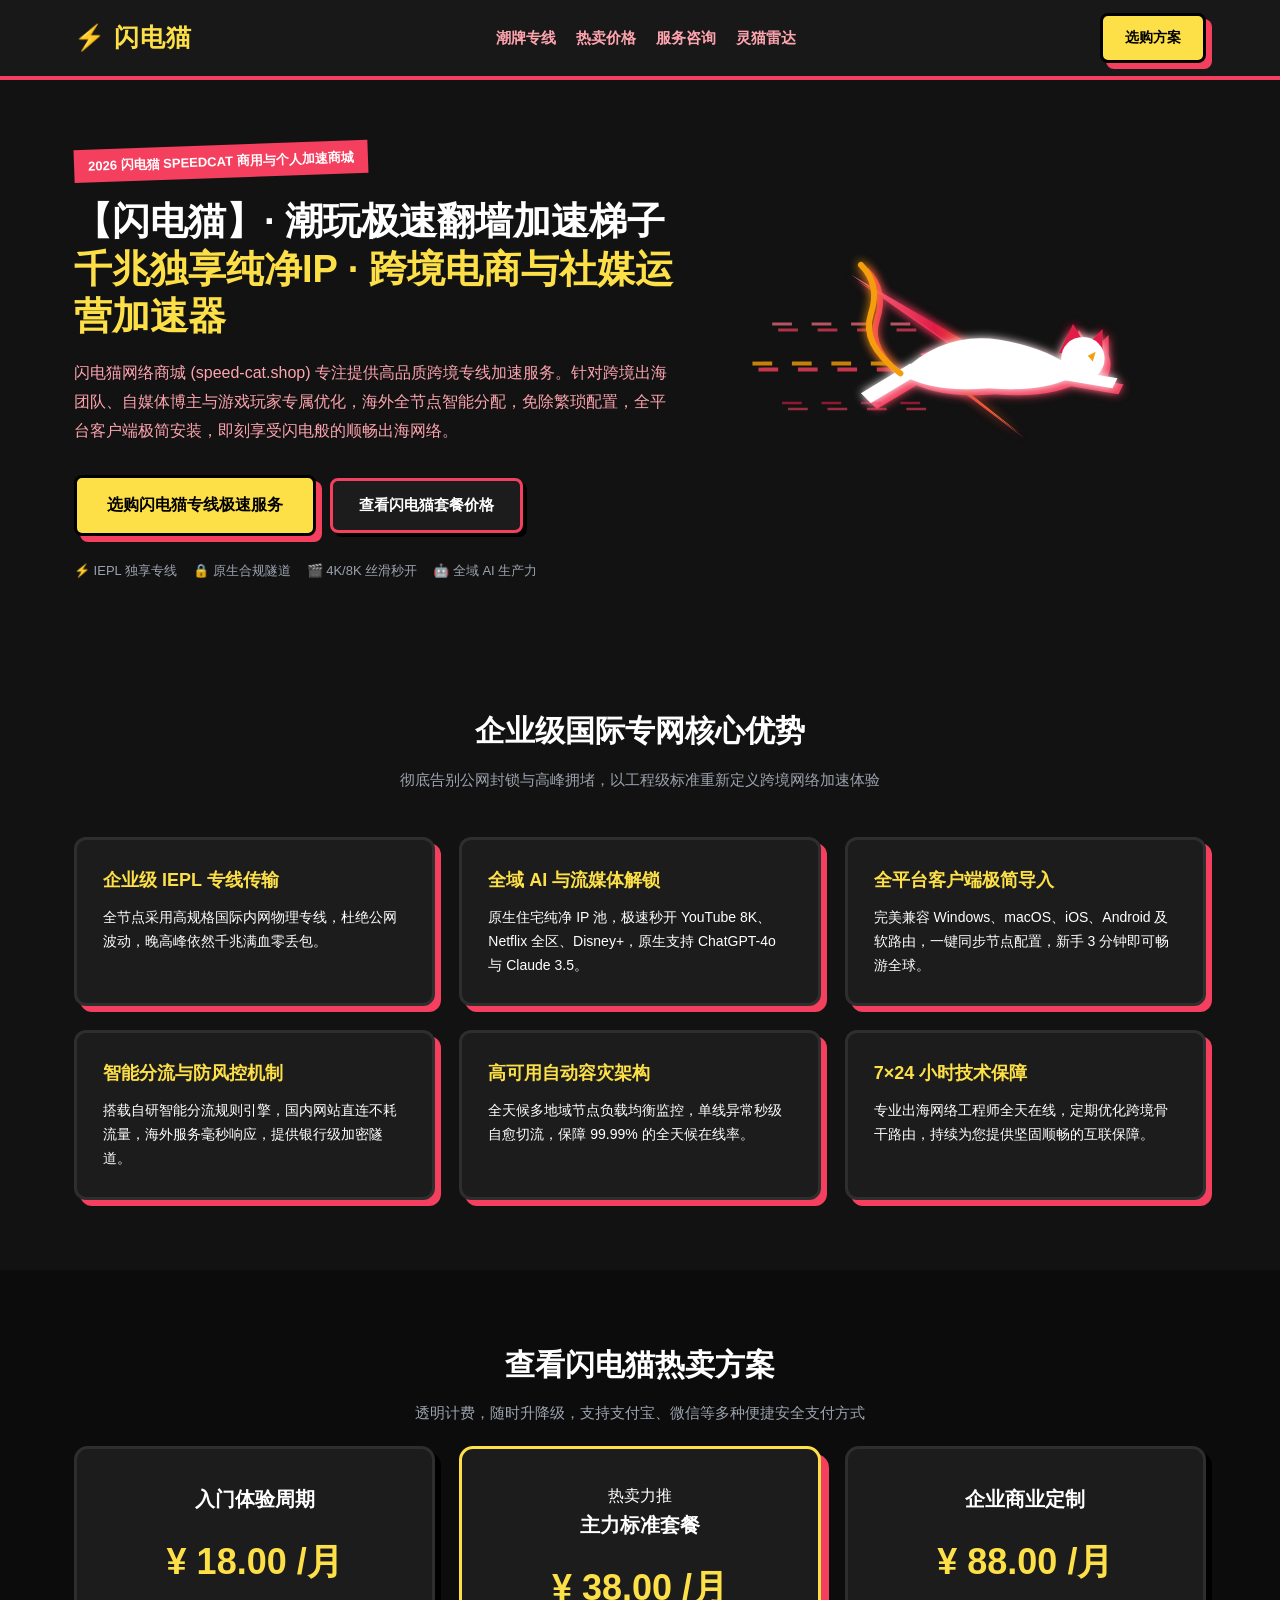
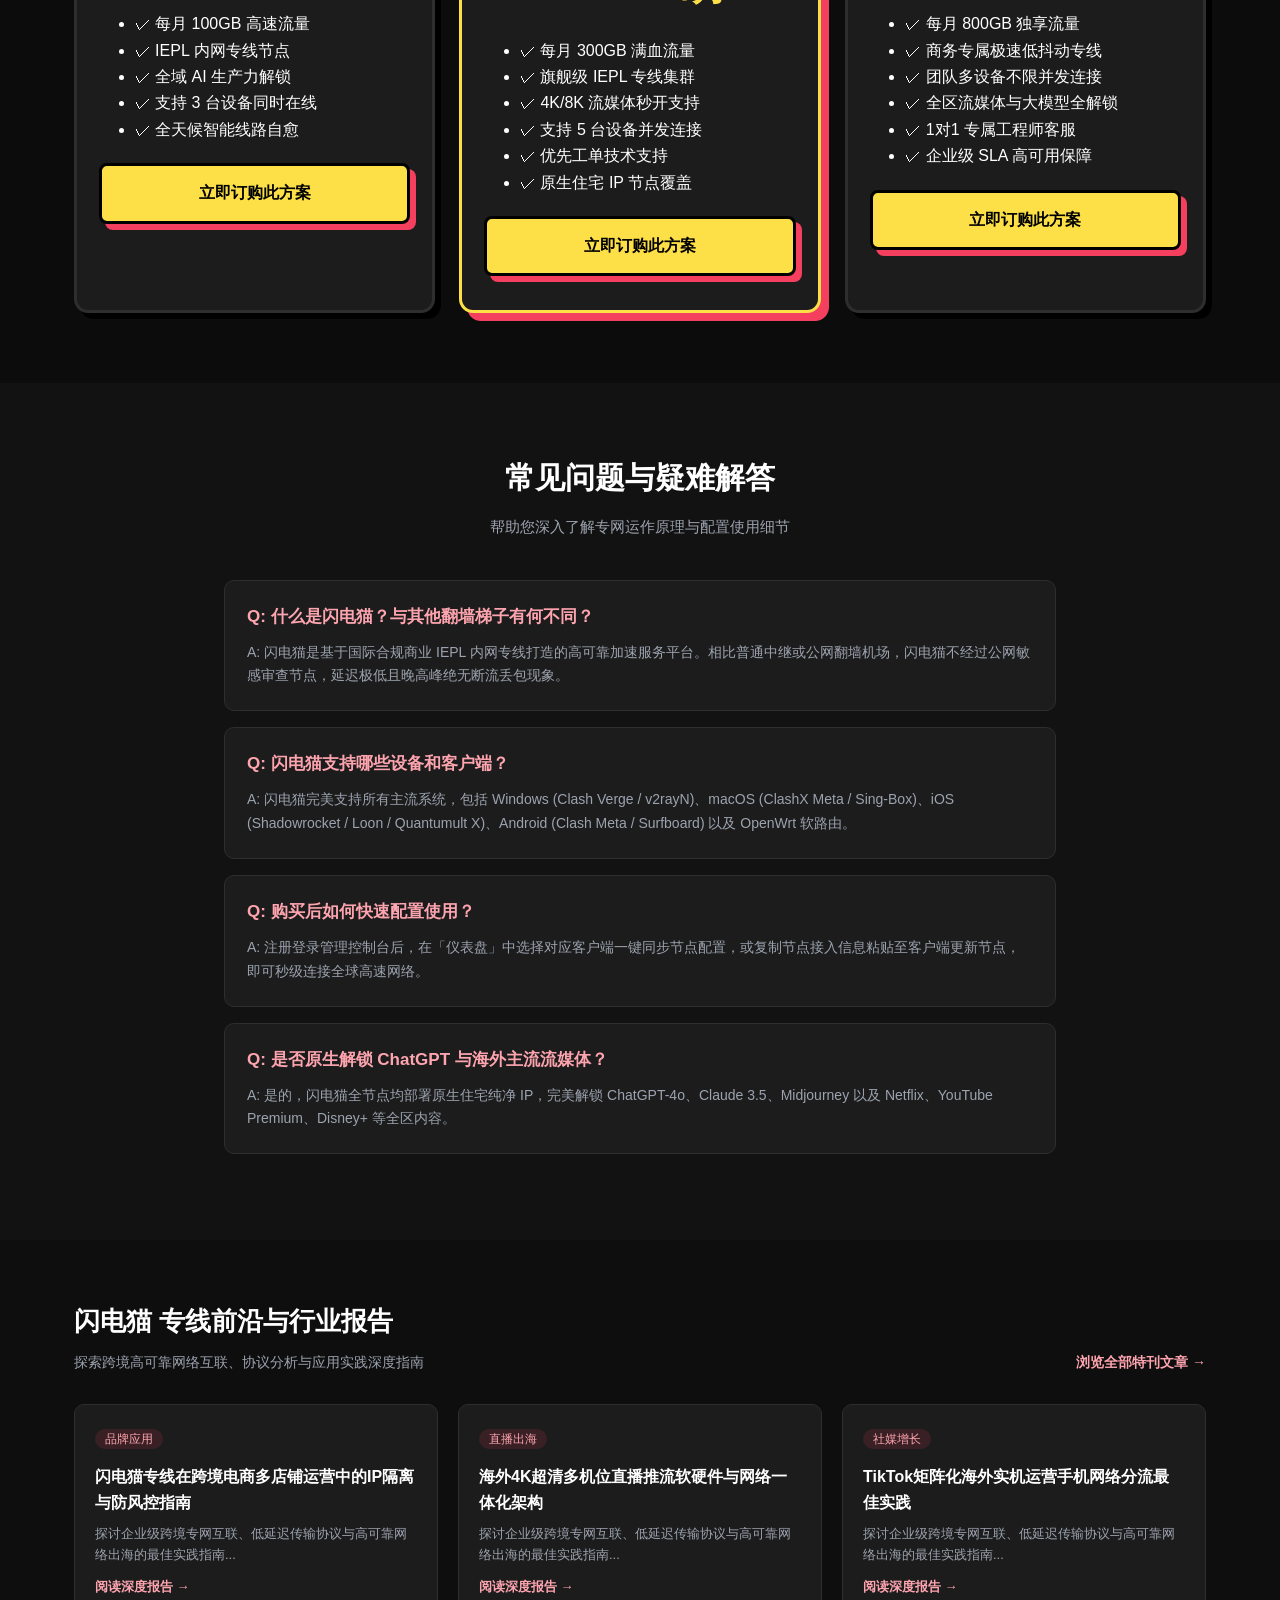
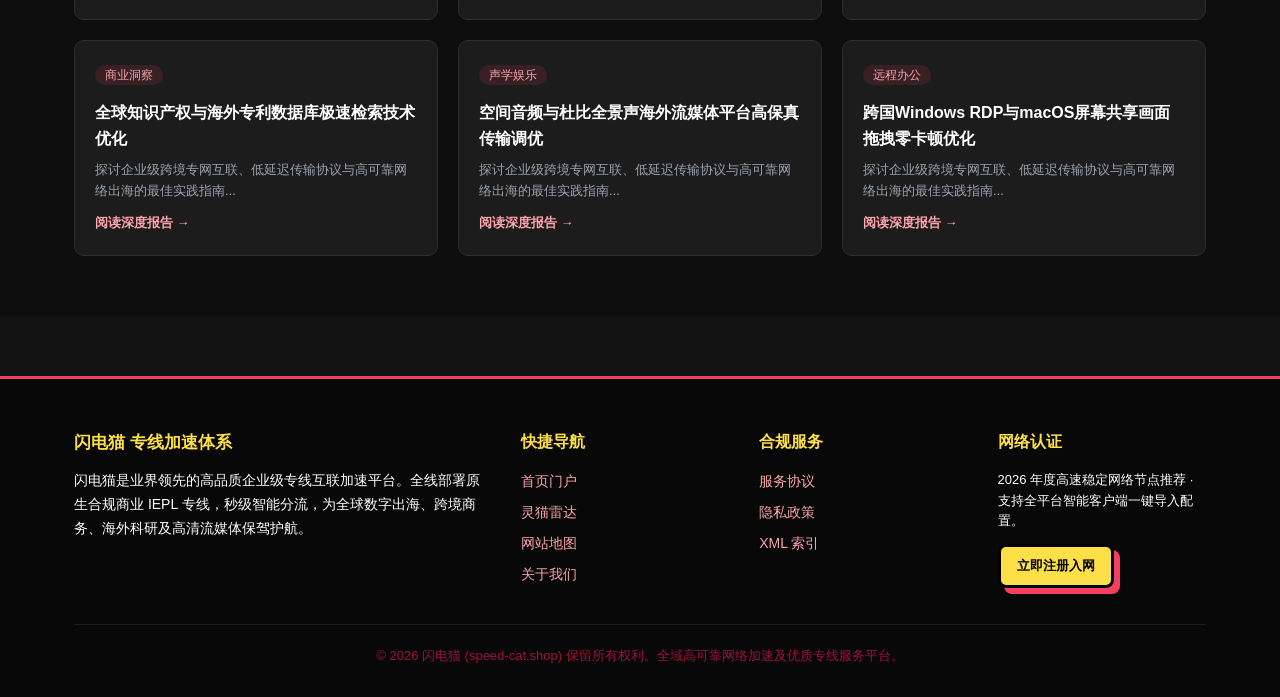
==== index.html @ c4d510f4 "feat: update speed-cat.shop unique design, SEO TDK & articles" ====
<!DOCTYPE html>
<html lang="zh-CN">
<head>
  <meta charset="UTF-8">
  <meta name="viewport" content="width=device-width, initial-scale=1.0">
  <title>闪电猫加速商城 - 跨境电商防关联专线梯子与社媒出海加速服务</title>
  <meta name="description" content="闪电猫网络商城(speed-cat.shop)深耕跨境电商与海外自媒体运营网络支持。提供纯净独享出口IP与高带宽加密传输隧道，全面防护Amazon、Shopee多店铺指纹关联，全平台客户端极简配置，即买即连。">
  <meta name="keywords" content="闪电猫加速商城,跨境电商专线,亚马逊防关联梯子,社媒运营加速器,TikTok养号节点,海外专线商城">
  <!-- Open Graph -->
  <meta property="og:type" content="website">
  <meta property="og:title" content="闪电猫加速商城 - 跨境电商防关联专线梯子与社媒出海加速服务">
  <meta property="og:description" content="闪电猫网络商城(speed-cat.shop)深耕跨境电商与海外自媒体运营网络支持。提供纯净独享出口IP与高带宽加密传输隧道，全面防护Amazon、Shopee多店铺指纹关联，全平台客户端极简配置，即买即连。">
  <meta property="og:url" content="https://speed-cat.shop/">
  <meta property="og:site_name" content="闪电猫">
  <link rel="canonical" href="https://speed-cat.shop/">
  <link rel="stylesheet" href="style.css">
  <script type="application/ld+json">
    {
  "@context": "https://schema.org",
  "@graph": [
    {
      "@type": "WebSite",
      "@id": "https://speed-cat.shop/#website",
      "url": "https://speed-cat.shop/",
      "name": "闪电猫",
      "description": "闪电猫网络商城(speed-cat.shop)深耕跨境电商与海外自媒体运营网络支持。提供纯净独享出口IP与高带宽加密传输隧道，全面防护Amazon、Shopee多店铺指纹关联，全平台客户端极简配置，即买即连。",
      "inLanguage": "zh-CN"
    },
    {
      "@type": "Product",
      "@id": "https://speed-cat.shop/#product",
      "name": "闪电猫 专线服务",
      "description": "闪电猫高速稳定IEPL专线梯子与跨境网络加速服务",
      "brand": {
        "@type": "Brand",
        "name": "闪电猫"
      },
      "offers": {
        "@type": "AggregateOffer",
        "priceCurrency": "CNY",
        "lowPrice": "18.00",
        "highPrice": "88.00",
        "offerCount": "3",
        "offers": [
          {
            "@type": "Offer",
            "price": "18.00",
            "priceCurrency": "CNY",
            "name": "入门体验周期"
          },
          {
            "@type": "Offer",
            "price": "38.00",
            "priceCurrency": "CNY",
            "name": "主力标准套餐"
          },
          {
            "@type": "Offer",
            "price": "88.00",
            "priceCurrency": "CNY",
            "name": "企业商业定制"
          }
        ]
      }
    },
    {
      "@type": "FAQPage",
      "@id": "https://speed-cat.shop/#faq",
      "mainEntity": [
        {
          "@type": "Question",
          "name": "什么是闪电猫？与其他翻墙梯子有何不同？",
          "acceptedAnswer": {
            "@type": "Answer",
            "text": "闪电猫是基于国际合规商业 IEPL 内网专线打造的高可靠加速服务平台。相比普通中继或公网翻墙机场，闪电猫不经过公网敏感审查节点，延迟极低且晚高峰绝无断流丢包现象。"
          }
        },
        {
          "@type": "Question",
          "name": "闪电猫支持哪些设备和客户端？",
          "acceptedAnswer": {
            "@type": "Answer",
            "text": "闪电猫完美支持所有主流系统，包括 Windows (Clash Verge / v2rayN)、macOS (ClashX Meta / Sing-Box)、iOS (Shadowrocket / Loon / Quantumult X)、Android (Clash Meta / Surfboard) 以及 OpenWrt 软路由。"
          }
        },
        {
          "@type": "Question",
          "name": "购买后如何快速配置使用？",
          "acceptedAnswer": {
            "@type": "Answer",
            "text": "注册登录管理控制台后，在「仪表盘」中选择对应客户端一键同步节点配置，或复制节点接入信息粘贴至客户端更新节点，即可秒级连接全球高速网络。"
          }
        },
        {
          "@type": "Question",
          "name": "是否原生解锁 ChatGPT 与海外主流流媒体？",
          "acceptedAnswer": {
            "@type": "Answer",
            "text": "是的，闪电猫全节点均部署原生住宅纯净 IP，完美解锁 ChatGPT-4o、Claude 3.5、Midjourney 以及 Netflix、YouTube Premium、Disney+ 等全区内容。"
          }
        }
      ]
    }
  ]
}
  </script>
</head>
<body>
  
        <nav class="pop-nav">
          <div class="container pop-nav-inner">
            <a href="index.html" class="pop-logo">⚡ 闪电猫</a>
            <ul class="pop-menu">
              <li><a href="#features">潮牌专线</a></li>
              <li><a href="#pricing">热卖价格</a></li>
              <li><a href="#faq">服务咨询</a></li>
              <li><a href="cat-radar.html">灵猫雷达</a></li>
            </ul>
            <a href="https://ww012.twilightaff.com/#/?code=A56DH1Af" class="btn-aff-cta" style="padding:10px 22px; font-size:14px;" target="_blank" rel="nofollow">选购方案</a>
          </div>
        </nav>
        

  <!-- Hero Section -->
  <header class="hero-section">
    <div class="container">
      <div class="hero-grid">
        <div class="hero-content">
          <span class="hero-tag">2026 闪电猫 SPEEDCAT 商用与个人加速商城</span>
          <h1 class="hero-title">
            【闪电猫】· 潮玩极速翻墙加速梯子<br>
            <span class="hero-title-highlight">千兆独享纯净IP · 跨境电商与社媒运营加速器</span>
          </h1>
          <p class="hero-desc">闪电猫网络商城 (speed-cat.shop) 专注提供高品质跨境专线加速服务。针对跨境出海团队、自媒体博主与游戏玩家专属优化，海外全节点智能分配，免除繁琐配置，全平台客户端极简安装，即刻享受闪电般的顺畅出海网络。</p>
          <div class="hero-actions">
            <a href="https://ww012.twilightaff.com/#/?code=A56DH1Af" class="btn-aff-cta" target="_blank" rel="nofollow">选购闪电猫专线极速服务</a>
            <a href="#pricing" class="btn-tizi-dofollow">查看闪电猫套餐价格</a>
          </div>
          <div style="font-size:13px; color:#9ca3af; display:flex; gap:16px; flex-wrap:wrap;">
            <span>⚡ IEPL 独享专线</span>
            <span>🔒 原生合规隧道</span>
            <span>🎬 4K/8K 丝滑秒开</span>
            <span>🤖 全域 AI 生产力</span>
          </div>
        </div>
        <div class="hero-motion-wrapper">
          
        <div class="motion-art-frame">
          <svg class="motion-svg" viewBox="0 0 500 360" fill="none" xmlns="http://www.w3.org/2000/svg">
            <defs>
              <linearGradient id="popGrad" x1="0%" y1="0%" x2="100%" y2="0%">
                <stop offset="0%" stop-color="#fb7185"/>
                <stop offset="50%" stop-color="#e11d48"/>
                <stop offset="100%" stop-color="#f59e0b"/>
              </linearGradient>
              <filter id="popGlow">
                <feGaussianBlur stdDeviation="5" result="b"/>
                <feMerge><feMergeNode in="b"/><feMergeNode in="SourceGraphic"/></feMerge>
              </filter>
            </defs>
            <style>
              @keyframes leapCycle { 0%, 100% { transform: translateY(0) rotate(-2deg); } 50% { transform: translateY(-16px) rotate(3deg); } }
              @keyframes speedLines { 0% { stroke-dashoffset: 0; } 100% { stroke-dashoffset: -120; } }
              @keyframes flashArc { 0%, 100% { opacity: 0.3; } 50% { opacity: 1; } }
              .leaping-cat { animation: leapCycle 3.5s ease-in-out infinite; transform-origin: 250px 180px; }
              .speed-stream { stroke-dasharray: 20 20; animation: speedLines 2s linear infinite; }
              .arc-flash { animation: flashArc 1.2s ease-in-out infinite; }
            </style>
            <!-- Speed Lightning Trails -->
            <path class="speed-stream" d="M60 140 L220 140" stroke="#fb7185" stroke-width="3" opacity="0.7"/>
            <path class="speed-stream" d="M40 180 L200 180" stroke="#f59e0b" stroke-width="4" opacity="0.8"/>
            <path class="speed-stream" d="M70 220 L230 220" stroke="#e11d48" stroke-width="2.5" opacity="0.6"/>
            <!-- Big Lightning Fork behind leaping cat -->
            <polygon class="arc-flash" points="140,90 260,160 210,170 310,250 230,190 270,180" fill="url(#popGrad)" filter="url(#popGlow)"/>
            <!-- Dynamic Leaping Cat Silhouette -->
            <g class="leaping-cat" filter="url(#popGlow)">
              <!-- Cat Body Arch -->
              <path d="M190 190 Q240 140 310 160 Q350 170 370 190 Q340 210 280 205 Q220 210 190 190 Z" fill="#fff"/>
              <!-- Head & Ears -->
              <polygon points="350 170 365 140 380 165" fill="#e11d48"/>
              <polygon points="370 170 395 145 395 175" fill="#e11d48"/>
              <circle cx="375" cy="175" r="22" fill="#fff"/>
              <!-- Cat Eye (Lightning spark) -->
              <polygon points="380,172 388,168 385,178" fill="#f59e0b"/>
              <!-- Front Extended Paws -->
              <path d="M350 185 L410 195 L405 205 L345 195 Z" fill="#fff"/>
              <!-- Back Extended Paws -->
              <path d="M210 190 L160 220 L150 210 L200 180 Z" fill="#fff"/>
              <!-- S-Curve Lightning Tail -->
              <path d="M190 190 Q150 160 160 130 Q170 100 150 80" stroke="#f59e0b" stroke-width="6" stroke-linecap="round" fill="none"/>
            </g>
          </svg>
        </div>
        
        </div>
      </div>
    </div>
  </header>

  <!-- Features Section -->
  <section id="features" style="padding: 70px 0;">
    <div class="container">
      <div style="text-align:center; max-width:700px; margin:0 auto 40px;">
        <h2 style="font-size:30px; font-weight:800; margin-bottom:12px; color:#fff;">企业级国际专网核心优势</h2>
        <p style="color:#9ca3af; font-size:15px;">彻底告别公网封锁与高峰拥堵，以工程级标准重新定义跨境网络加速体验</p>
      </div>
      <div class="brocade-features bento-grid mosaic-grid cyber-matrix pop-cards plasma-grid sky-cards emerald-grid wiki-cards">
        
        <div class="brocade-card bento-card mosaic-card cyber-card pop-card plasma-card sky-card emerald-card wiki-card">
          <h3>企业级 IEPL 专线传输</h3>
          <p style="color:var(--muted); font-size:14px; line-height:1.7;">全节点采用高规格国际内网物理专线，杜绝公网波动，晚高峰依然千兆满血零丢包。</p>
        </div>
        
        <div class="brocade-card bento-card mosaic-card cyber-card pop-card plasma-card sky-card emerald-card wiki-card">
          <h3>全域 AI 与流媒体解锁</h3>
          <p style="color:var(--muted); font-size:14px; line-height:1.7;">原生住宅纯净 IP 池，极速秒开 YouTube 8K、Netflix 全区、Disney+，原生支持 ChatGPT-4o 与 Claude 3.5。</p>
        </div>
        
        <div class="brocade-card bento-card mosaic-card cyber-card pop-card plasma-card sky-card emerald-card wiki-card">
          <h3>全平台客户端极简导入</h3>
          <p style="color:var(--muted); font-size:14px; line-height:1.7;">完美兼容 Windows、macOS、iOS、Android 及软路由，一键同步节点配置，新手 3 分钟即可畅游全球。</p>
        </div>
        
        <div class="brocade-card bento-card mosaic-card cyber-card pop-card plasma-card sky-card emerald-card wiki-card">
          <h3>智能分流与防风控机制</h3>
          <p style="color:var(--muted); font-size:14px; line-height:1.7;">搭载自研智能分流规则引擎，国内网站直连不耗流量，海外服务毫秒响应，提供银行级加密隧道。</p>
        </div>
        
        <div class="brocade-card bento-card mosaic-card cyber-card pop-card plasma-card sky-card emerald-card wiki-card">
          <h3>高可用自动容灾架构</h3>
          <p style="color:var(--muted); font-size:14px; line-height:1.7;">全天候多地域节点负载均衡监控，单线异常秒级自愈切流，保障 99.99% 的全天候在线率。</p>
        </div>
        
        <div class="brocade-card bento-card mosaic-card cyber-card pop-card plasma-card sky-card emerald-card wiki-card">
          <h3>7×24 小时技术保障</h3>
          <p style="color:var(--muted); font-size:14px; line-height:1.7;">专业出海网络工程师全天在线，定期优化跨境骨干路由，持续为您提供坚固顺畅的互联保障。</p>
        </div>
        
      </div>
    </div>
  </section>

  <!-- Pricing Section -->
  <section id="pricing" class="pricing-section">
    <div class="container">
      <div style="text-align:center; max-width:700px; margin:0 auto 20px;">
        <h2 style="font-size:30px; font-weight:800; margin-bottom:12px; color:#fff;">查看闪电猫热卖方案</h2>
        <p style="color:#9ca3af; font-size:15px;">透明计费，随时升降级，支持支付宝、微信等多种便捷安全支付方式</p>
      </div>
      <div class="pricing-grid">
        
        <div class="price-card">
          
          <h3 style="font-size:20px; color:#fff; margin-bottom:8px;">入门体验周期</h3>
          <div class="price-amount">¥ 18.00 /月</div>
          <ul class="price-features" style="text-align:left; max-width:240px; margin:20px auto;">
            <li>✓ 每月 100GB 高速流量</li><li>✓ IEPL 内网专线节点</li><li>✓ 全域 AI 生产力解锁</li><li>✓ 支持 3 台设备同时在线</li><li>✓ 全天候智能线路自愈</li>
          </ul>
          <a href="https://ww012.twilightaff.com/#/?code=A56DH1Af" class="btn-aff-cta" style="width:100%;" target="_blank" rel="nofollow">立即订购此方案</a>
        </div>
        
        <div class="price-card featured">
          <div class="price-badge">热卖力推</div>
          <h3 style="font-size:20px; color:#fff; margin-bottom:8px;">主力标准套餐</h3>
          <div class="price-amount">¥ 38.00 /月</div>
          <ul class="price-features" style="text-align:left; max-width:240px; margin:20px auto;">
            <li>✓ 每月 300GB 满血流量</li><li>✓ 旗舰级 IEPL 专线集群</li><li>✓ 4K/8K 流媒体秒开支持</li><li>✓ 支持 5 台设备并发连接</li><li>✓ 优先工单技术支持</li><li>✓ 原生住宅 IP 节点覆盖</li>
          </ul>
          <a href="https://ww012.twilightaff.com/#/?code=A56DH1Af" class="btn-aff-cta" style="width:100%;" target="_blank" rel="nofollow">立即订购此方案</a>
        </div>
        
        <div class="price-card">
          
          <h3 style="font-size:20px; color:#fff; margin-bottom:8px;">企业商业定制</h3>
          <div class="price-amount">¥ 88.00 /月</div>
          <ul class="price-features" style="text-align:left; max-width:240px; margin:20px auto;">
            <li>✓ 每月 800GB 独享流量</li><li>✓ 商务专属极速低抖动专线</li><li>✓ 团队多设备不限并发连接</li><li>✓ 全区流媒体与大模型全解锁</li><li>✓ 1对1 专属工程师客服</li><li>✓ 企业级 SLA 高可用保障</li>
          </ul>
          <a href="https://ww012.twilightaff.com/#/?code=A56DH1Af" class="btn-aff-cta" style="width:100%;" target="_blank" rel="nofollow">立即订购此方案</a>
        </div>
        
      </div>
    </div>
  </section>

  <!-- FAQ Section -->
  <section id="faq" style="padding: 70px 0;">
    <div class="container" style="max-width:880px;">
      <div style="text-align:center; margin-bottom:40px;">
        <h2 style="font-size:30px; font-weight:800; margin-bottom:12px; color:#fff;">常见问题与疑难解答</h2>
        <p style="color:#9ca3af; font-size:15px;">帮助您深入了解专网运作原理与配置使用细节</p>
      </div>
      <div>
        
        <div style="background:#1c1c1c; border:1px solid #2e2e2e; border-radius:10px; padding:22px; margin-bottom:16px;">
          <h3 style="font-size:17px; color:#fda4af; margin-bottom:10px;">Q: 什么是闪电猫？与其他翻墙梯子有何不同？</h3>
          <p style="font-size:14px; color:#9ca3af; line-height:1.7;">A: 闪电猫是基于国际合规商业 IEPL 内网专线打造的高可靠加速服务平台。相比普通中继或公网翻墙机场，闪电猫不经过公网敏感审查节点，延迟极低且晚高峰绝无断流丢包现象。</p>
        </div>
        
        <div style="background:#1c1c1c; border:1px solid #2e2e2e; border-radius:10px; padding:22px; margin-bottom:16px;">
          <h3 style="font-size:17px; color:#fda4af; margin-bottom:10px;">Q: 闪电猫支持哪些设备和客户端？</h3>
          <p style="font-size:14px; color:#9ca3af; line-height:1.7;">A: 闪电猫完美支持所有主流系统，包括 Windows (Clash Verge / v2rayN)、macOS (ClashX Meta / Sing-Box)、iOS (Shadowrocket / Loon / Quantumult X)、Android (Clash Meta / Surfboard) 以及 OpenWrt 软路由。</p>
        </div>
        
        <div style="background:#1c1c1c; border:1px solid #2e2e2e; border-radius:10px; padding:22px; margin-bottom:16px;">
          <h3 style="font-size:17px; color:#fda4af; margin-bottom:10px;">Q: 购买后如何快速配置使用？</h3>
          <p style="font-size:14px; color:#9ca3af; line-height:1.7;">A: 注册登录管理控制台后，在「仪表盘」中选择对应客户端一键同步节点配置，或复制节点接入信息粘贴至客户端更新节点，即可秒级连接全球高速网络。</p>
        </div>
        
        <div style="background:#1c1c1c; border:1px solid #2e2e2e; border-radius:10px; padding:22px; margin-bottom:16px;">
          <h3 style="font-size:17px; color:#fda4af; margin-bottom:10px;">Q: 是否原生解锁 ChatGPT 与海外主流流媒体？</h3>
          <p style="font-size:14px; color:#9ca3af; line-height:1.7;">A: 是的，闪电猫全节点均部署原生住宅纯净 IP，完美解锁 ChatGPT-4o、Claude 3.5、Midjourney 以及 Netflix、YouTube Premium、Disney+ 等全区内容。</p>
        </div>
        
      </div>
    </div>
  </section>

  <!-- Knowledge & SEO Articles Section -->
  <section style="padding: 60px 0; background:rgba(0,0,0,0.2);">
    <div class="container">
      <div style="display:flex; justify-content:space-between; align-items:flex-end; margin-bottom:30px; flex-wrap:wrap; gap:16px;">
        <div>
          <h2 style="font-size:26px; font-weight:800; color:#fff; margin-bottom:8px;">闪电猫 专线前沿与行业报告</h2>
          <p style="color:#9ca3af; font-size:14px;">探索跨境高可靠网络互联、协议分析与应用实践深度指南</p>
        </div>
        <a href="cat-radar.html" style="color:#fda4af; font-size:14px; font-weight:600;">浏览全部特刊文章 →</a>
      </div>
      <div style="display:grid; grid-template-columns:repeat(auto-fit, minmax(320px, 1fr)); gap:20px;">
        
        <div style="background:#1c1c1c; border:1px solid #2e2e2e; border-radius:10px; padding:20px; transition:transform 0.2s ease;">
          <span style="font-size:12px; color:#fda4af; background:#f43f5e22; padding:3px 10px; border-radius:12px;">品牌应用</span>
          <h4 style="margin:12px 0 8px; font-size:16px;"><a href="speedcat-ecommerce-account-safety-guide.html" style="color:#fff;">闪电猫专线在跨境电商多店铺运营中的IP隔离与防风控指南</a></h4>
          <p style="font-size:13px; color:#9ca3af; line-height:1.6;">探讨企业级跨境专网互联、低延迟传输协议与高可靠网络出海的最佳实践指南...</p>
          <a href="speedcat-ecommerce-account-safety-guide.html" style="color:#fda4af; font-size:13px; font-weight:600; display:inline-block; margin-top:10px;">阅读深度报告 →</a>
        </div>
        
        <div style="background:#1c1c1c; border:1px solid #2e2e2e; border-radius:10px; padding:20px; transition:transform 0.2s ease;">
          <span style="font-size:12px; color:#fda4af; background:#f43f5e22; padding:3px 10px; border-radius:12px;">直播出海</span>
          <h4 style="margin:12px 0 8px; font-size:16px;"><a href="cross-border-live-streaming-high-bitrate.html" style="color:#fff;">海外4K超清多机位直播推流软硬件与网络一体化架构</a></h4>
          <p style="font-size:13px; color:#9ca3af; line-height:1.6;">探讨企业级跨境专网互联、低延迟传输协议与高可靠网络出海的最佳实践指南...</p>
          <a href="cross-border-live-streaming-high-bitrate.html" style="color:#fda4af; font-size:13px; font-weight:600; display:inline-block; margin-top:10px;">阅读深度报告 →</a>
        </div>
        
        <div style="background:#1c1c1c; border:1px solid #2e2e2e; border-radius:10px; padding:20px; transition:transform 0.2s ease;">
          <span style="font-size:12px; color:#fda4af; background:#f43f5e22; padding:3px 10px; border-radius:12px;">社媒增长</span>
          <h4 style="margin:12px 0 8px; font-size:16px;"><a href="mobile-tiktok-matrix-proxy-architecture.html" style="color:#fff;">TikTok矩阵化海外实机运营手机网络分流最佳实践</a></h4>
          <p style="font-size:13px; color:#9ca3af; line-height:1.6;">探讨企业级跨境专网互联、低延迟传输协议与高可靠网络出海的最佳实践指南...</p>
          <a href="mobile-tiktok-matrix-proxy-architecture.html" style="color:#fda4af; font-size:13px; font-weight:600; display:inline-block; margin-top:10px;">阅读深度报告 →</a>
        </div>
        
        <div style="background:#1c1c1c; border:1px solid #2e2e2e; border-radius:10px; padding:20px; transition:transform 0.2s ease;">
          <span style="font-size:12px; color:#fda4af; background:#f43f5e22; padding:3px 10px; border-radius:12px;">商业洞察</span>
          <h4 style="margin:12px 0 8px; font-size:16px;"><a href="international-trademark-database-query.html" style="color:#fff;">全球知识产权与海外专利数据库极速检索技术优化</a></h4>
          <p style="font-size:13px; color:#9ca3af; line-height:1.6;">探讨企业级跨境专网互联、低延迟传输协议与高可靠网络出海的最佳实践指南...</p>
          <a href="international-trademark-database-query.html" style="color:#fda4af; font-size:13px; font-weight:600; display:inline-block; margin-top:10px;">阅读深度报告 →</a>
        </div>
        
        <div style="background:#1c1c1c; border:1px solid #2e2e2e; border-radius:10px; padding:20px; transition:transform 0.2s ease;">
          <span style="font-size:12px; color:#fda4af; background:#f43f5e22; padding:3px 10px; border-radius:12px;">声学娱乐</span>
          <h4 style="margin:12px 0 8px; font-size:16px;"><a href="lossless-audio-spatial-streaming.html" style="color:#fff;">空间音频与杜比全景声海外流媒体平台高保真传输调优</a></h4>
          <p style="font-size:13px; color:#9ca3af; line-height:1.6;">探讨企业级跨境专网互联、低延迟传输协议与高可靠网络出海的最佳实践指南...</p>
          <a href="lossless-audio-spatial-streaming.html" style="color:#fda4af; font-size:13px; font-weight:600; display:inline-block; margin-top:10px;">阅读深度报告 →</a>
        </div>
        
        <div style="background:#1c1c1c; border:1px solid #2e2e2e; border-radius:10px; padding:20px; transition:transform 0.2s ease;">
          <span style="font-size:12px; color:#fda4af; background:#f43f5e22; padding:3px 10px; border-radius:12px;">远程办公</span>
          <h4 style="margin:12px 0 8px; font-size:16px;"><a href="remote-desktop-rdp-smoothness-tuning.html" style="color:#fff;">跨国Windows RDP与macOS屏幕共享画面拖拽零卡顿优化</a></h4>
          <p style="font-size:13px; color:#9ca3af; line-height:1.6;">探讨企业级跨境专网互联、低延迟传输协议与高可靠网络出海的最佳实践指南...</p>
          <a href="remote-desktop-rdp-smoothness-tuning.html" style="color:#fda4af; font-size:13px; font-weight:600; display:inline-block; margin-top:10px;">阅读深度报告 →</a>
        </div>
        
      </div>
    </div>
  </section>

  
    <footer class="pop-footer">
      <div class="container">
        <div class="footer-grid">
          <div class="footer-col">
            <h4 style="font-size:17px; margin-bottom:12px;">闪电猫 专线加速体系</h4>
            <p style="color:var(--muted); font-size:14px; line-height:1.7;">
              闪电猫是业界领先的高品质企业级专线互联加速平台。全线部署原生合规商业 IEPL 专线，秒级智能分流，为全球数字出海、跨境商务、海外科研及高清流媒体保驾护航。
            </p>
          </div>
          <div class="footer-col">
            <h4>快捷导航</h4>
            <ul>
              <li><a href="index.html">首页门户</a></li>
              <li><a href="cat-radar.html">灵猫雷达</a></li>
              <li><a href="sitemap.html">网站地图</a></li>
              <li><a href="about.html">关于我们</a></li>
            </ul>
          </div>
          <div class="footer-col">
            <h4>合规服务</h4>
            <ul>
              <li><a href="terms.html">服务协议</a></li>
              <li><a href="privacy.html">隐私政策</a></li>
              <li><a href="sitemap.xml">XML 索引</a></li>
            </ul>
          </div>
          <div class="footer-col">
            <h4>网络认证</h4>
            <p style="font-size:13px; color:var(--muted); line-height:1.6; margin-bottom:12px;">
              2026 年度高速稳定网络节点推荐 · 支持全平台智能客户端一键导入配置。
            </p>
            <a href="https://ww012.twilightaff.com/#/?code=A56DH1Af" class="btn-aff-cta" style="padding:8px 16px; font-size:13px;" target="_blank" rel="nofollow">立即注册入网</a>
          </div>
        </div>
        <div class="footer-bottom">
          © 2026 闪电猫 (speed-cat.shop) 保留所有权利。全域高可靠网络加速及优质专线服务平台。
        </div>
      </div>
    </footer>
    
</body>
</html>
---- style.css ----
* { margin: 0; padding: 0; box-sizing: border-box; }
        html { scroll-behavior: smooth; font-family: Impact, "Arial Black", "Montserrat Black", "Segoe UI", sans-serif; }
        body { background: #121212; color: #ffffff; line-height: 1.65; overflow-x: hidden; }
        a { color: inherit; text-decoration: none; transition: transform 0.15s ease; }
        img, svg { max-width: 100%; height: auto; }
        .container { width: 100%; max-width: 1180px; margin: 0 auto; padding: 0 24px; }

        .motion-art-frame { width: 100%; min-height: 320px; display: flex; align-items: center; justify-content: center; }
        .motion-svg { width: 100%; height: auto; max-height: 360px; filter: drop-shadow(6px 6px 0px #f43f5e); }

        .pop-nav { background: #181818; border-bottom: 4px solid #f43f5e; position: sticky; top: 0; z-index: 100; }
        .pop-nav-inner { display: flex; align-items: center; justify-content: space-between; height: 76px; }
        .pop-logo { font-size: 25px; font-weight: 900; color: #fde047; text-transform: uppercase; letter-spacing: 1px; }
        .pop-menu { display: flex; gap: 20px; list-style: none; font-family: -apple-system, sans-serif; font-weight: 800; }
        .pop-menu a { font-size: 15px; color: #fda4af; text-transform: uppercase; }
        .pop-menu a:hover, .pop-menu a.active { color: #fde047; }

        .btn-aff-cta { display: inline-flex; align-items: center; justify-content: center; padding: 14px 30px; font-weight: 900; font-size: 16px; text-transform: uppercase; border-radius: 8px; background: #fde047; color: #000; border: 3px solid #000; cursor: pointer; box-shadow: 6px 6px 0px #f43f5e; }
        .btn-aff-cta:hover { transform: translate(-3px, -3px); box-shadow: 9px 9px 0px #f43f5e; }
        .btn-tizi-dofollow { display: inline-flex; align-items: center; justify-content: center; padding: 12px 26px; font-weight: 800; font-size: 15px; text-transform: uppercase; border-radius: 8px; border: 3px solid #f43f5e; background: #1c1c1c; color: #ffffff; margin-left: 14px; box-shadow: 4px 4px 0px #000; }
        .btn-tizi-dofollow:hover { background: #f43f5e; color: #000; }

        .hero-section { padding: 65px 0 55px; }
        .hero-grid { display: grid; grid-template-columns: 1.1fr 0.9fr; gap: 36px; align-items: center; }
        .hero-tag { display: inline-block; padding: 6px 14px; background: #f43f5e; color: #fff; font-size: 13px; font-weight: 900; transform: rotate(-2deg); margin-bottom: 20px; }
        .hero-title { font-size: 38px; font-weight: 900; line-height: 1.25; margin-bottom: 18px; color: #fff; text-transform: uppercase; }
        .hero-title-highlight { color: #fde047; }
        .hero-desc { font-size: 16px; color: #fda4af; font-family: -apple-system, sans-serif; line-height: 1.8; margin-bottom: 30px; }
        .hero-actions { display: flex; align-items: center; flex-wrap: wrap; margin-bottom: 24px; }

        .pop-cards { display: grid; grid-template-columns: repeat(3, 1fr); gap: 24px; margin-top: 45px; }
        .pop-card { background: #1c1c1c; border: 3px solid #2e2e2e; border-radius: 12px; padding: 26px; box-shadow: 6px 6px 0px #f43f5e; font-family: -apple-system, sans-serif; }
        .pop-card h3 { color: #fde047; font-size: 18px; margin-bottom: 10px; font-weight: 800; }

        .pricing-section { padding: 70px 0; background: #0c0c0c; }
        .pricing-grid { display: grid; grid-template-columns: repeat(3, 1fr); gap: 24px; }
        .price-card { background: #1c1c1c; border: 3px solid #2e2e2e; border-radius: 14px; padding: 34px 22px; text-align: center; box-shadow: 6px 6px 0px #000; }
        .price-card.featured { border-color: #fde047; box-shadow: 8px 8px 0px #f43f5e; }
        .price-amount { font-size: 36px; font-weight: 900; color: #fde047; margin: 16px 0; }

        .pop-footer { background: #080808; border-top: 3px solid #f43f5e; padding: 50px 0 30px; margin-top: 60px; font-family: -apple-system, sans-serif; }
        .footer-grid { display: grid; grid-template-columns: 2fr 1fr 1fr 1fr; gap: 30px; margin-bottom: 30px; }
        .footer-col h4 { font-size: 16px; color: #fde047; margin-bottom: 14px; font-weight: 800; }
        .footer-col ul { list-style: none; }
        .footer-col li { margin-bottom: 8px; font-size: 14px; color: #fda4af; }
        .footer-bottom { text-align: center; font-size: 13px; color: #9f1239; padding-top: 20px; border-top: 1px solid #1c1c1c; }

        @media (max-width: 860px) {
          .hero-grid, .pop-cards, .pricing-grid, .footer-grid { grid-template-columns: 1fr; }
          .pop-menu { flex-wrap: wrap; gap: 12px; }
          .hero-title { font-size: 26px; }
          .btn-aff-cta, .btn-tizi-dofollow { width: 100%; margin-left: 0 !important; margin-bottom: 12px; }
        }
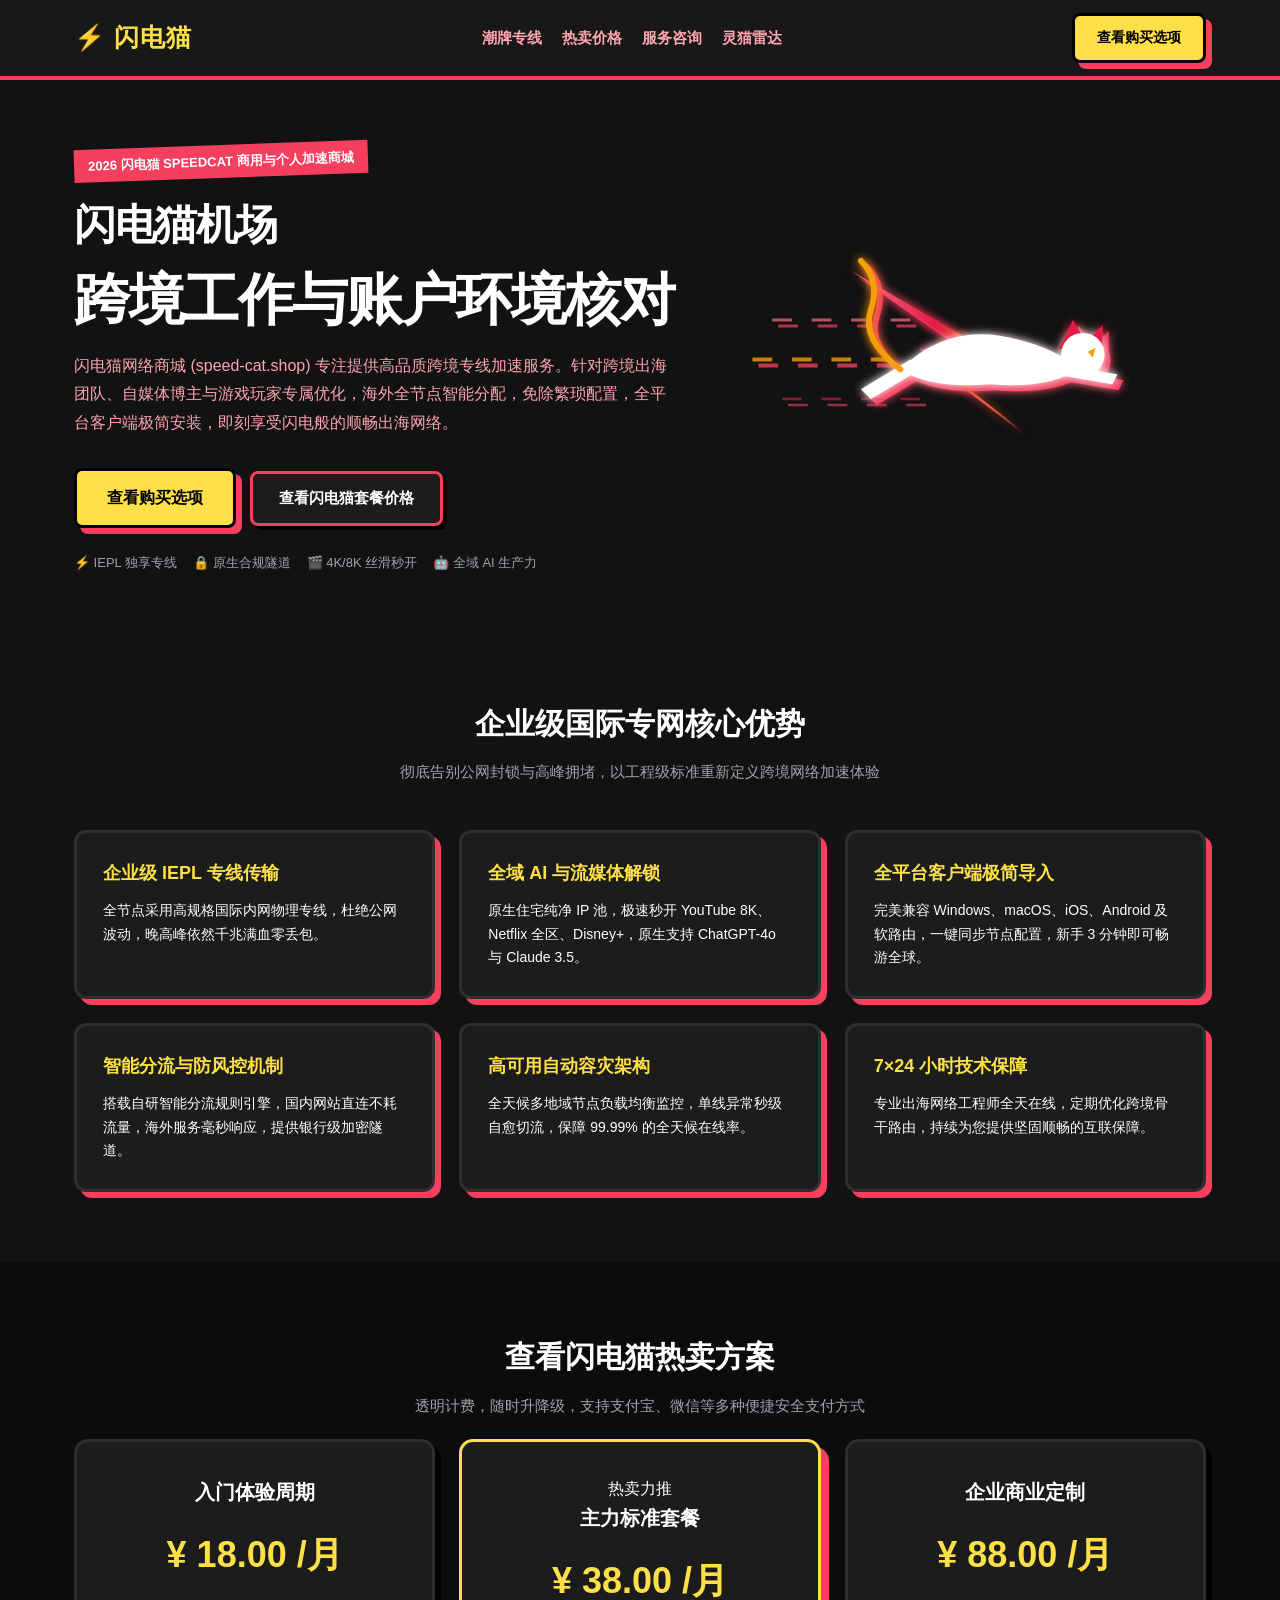
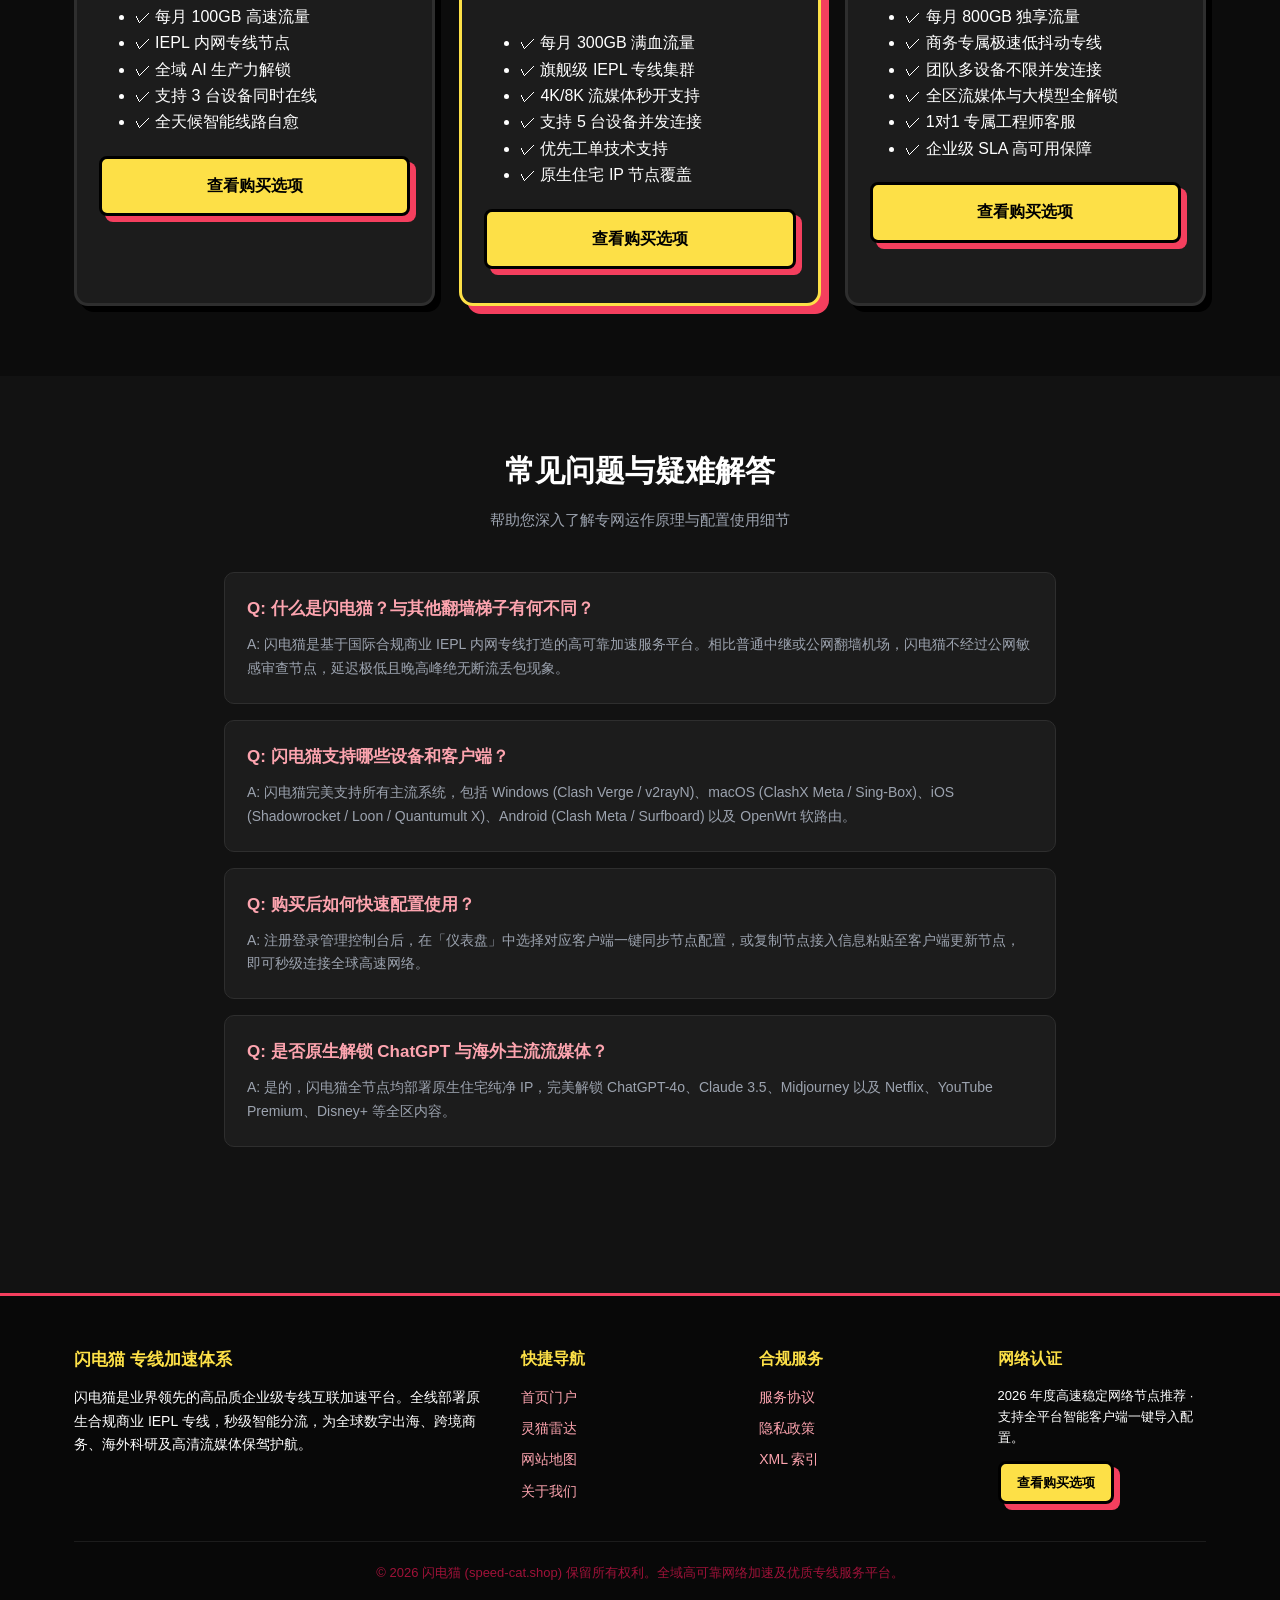
==== commit 3cb12328: "Improve landing-page metadata, headings and crawl consistency" ====
--- a/index.html
+++ b/index.html
@@ -2,108 +2,24 @@
 <html lang="zh-CN">
 <head>
   <meta charset="UTF-8">
-  <meta name="viewport" content="width=device-width, initial-scale=1.0">
-  <title>闪电猫加速商城 - 跨境电商防关联专线梯子与社媒出海加速服务</title>
-  <meta name="description" content="闪电猫网络商城(speed-cat.shop)深耕跨境电商与海外自媒体运营网络支持。提供纯净独享出口IP与高带宽加密传输隧道，全面防护Amazon、Shopee多店铺指纹关联，全平台客户端极简配置，即买即连。">
-  <meta name="keywords" content="闪电猫加速商城,跨境电商专线,亚马逊防关联梯子,社媒运营加速器,TikTok养号节点,海外专线商城">
+  <meta name="viewport" content="width=device-width, initial-scale=1">
+  <title>闪电猫机场｜跨境工作与账户环境核对</title>
+  <meta name="description" content="围绕闪电猫的跨境工作与账户环境核对整理实用资料。按自己的设备、使用场景与预算核对服务条件，再查看外部购买页面的具体商品和条款。">
+  
   <!-- Open Graph -->
   <meta property="og:type" content="website">
-  <meta property="og:title" content="闪电猫加速商城 - 跨境电商防关联专线梯子与社媒出海加速服务">
-  <meta property="og:description" content="闪电猫网络商城(speed-cat.shop)深耕跨境电商与海外自媒体运营网络支持。提供纯净独享出口IP与高带宽加密传输隧道，全面防护Amazon、Shopee多店铺指纹关联，全平台客户端极简配置，即买即连。">
+  <meta property="og:title" content="闪电猫机场｜跨境工作与账户环境核对">
+  <meta property="og:description" content="围绕闪电猫的跨境工作与账户环境核对整理实用资料。按自己的设备、使用场景与预算核对服务条件，再查看外部购买页面的具体商品和条款。">
   <meta property="og:url" content="https://speed-cat.shop/">
   <meta property="og:site_name" content="闪电猫">
   <link rel="canonical" href="https://speed-cat.shop/">
   <link rel="stylesheet" href="style.css">
-  <script type="application/ld+json">
-    {
-  "@context": "https://schema.org",
-  "@graph": [
-    {
-      "@type": "WebSite",
-      "@id": "https://speed-cat.shop/#website",
-      "url": "https://speed-cat.shop/",
-      "name": "闪电猫",
-      "description": "闪电猫网络商城(speed-cat.shop)深耕跨境电商与海外自媒体运营网络支持。提供纯净独享出口IP与高带宽加密传输隧道，全面防护Amazon、Shopee多店铺指纹关联，全平台客户端极简配置，即买即连。",
-      "inLanguage": "zh-CN"
-    },
-    {
-      "@type": "Product",
-      "@id": "https://speed-cat.shop/#product",
-      "name": "闪电猫 专线服务",
-      "description": "闪电猫高速稳定IEPL专线梯子与跨境网络加速服务",
-      "brand": {
-        "@type": "Brand",
-        "name": "闪电猫"
-      },
-      "offers": {
-        "@type": "AggregateOffer",
-        "priceCurrency": "CNY",
-        "lowPrice": "18.00",
-        "highPrice": "88.00",
-        "offerCount": "3",
-        "offers": [
-          {
-            "@type": "Offer",
-            "price": "18.00",
-            "priceCurrency": "CNY",
-            "name": "入门体验周期"
-          },
-          {
-            "@type": "Offer",
-            "price": "38.00",
-            "priceCurrency": "CNY",
-            "name": "主力标准套餐"
-          },
-          {
-            "@type": "Offer",
-            "price": "88.00",
-            "priceCurrency": "CNY",
-            "name": "企业商业定制"
-          }
-        ]
-      }
-    },
-    {
-      "@type": "FAQPage",
-      "@id": "https://speed-cat.shop/#faq",
-      "mainEntity": [
-        {
-          "@type": "Question",
-          "name": "什么是闪电猫？与其他翻墙梯子有何不同？",
-          "acceptedAnswer": {
-            "@type": "Answer",
-            "text": "闪电猫是基于国际合规商业 IEPL 内网专线打造的高可靠加速服务平台。相比普通中继或公网翻墙机场，闪电猫不经过公网敏感审查节点，延迟极低且晚高峰绝无断流丢包现象。"
-          }
-        },
-        {
-          "@type": "Question",
-          "name": "闪电猫支持哪些设备和客户端？",
-          "acceptedAnswer": {
-            "@type": "Answer",
-            "text": "闪电猫完美支持所有主流系统，包括 Windows (Clash Verge / v2rayN)、macOS (ClashX Meta / Sing-Box)、iOS (Shadowrocket / Loon / Quantumult X)、Android (Clash Meta / Surfboard) 以及 OpenWrt 软路由。"
-          }
-        },
-        {
-          "@type": "Question",
-          "name": "购买后如何快速配置使用？",
-          "acceptedAnswer": {
-            "@type": "Answer",
-            "text": "注册登录管理控制台后，在「仪表盘」中选择对应客户端一键同步节点配置，或复制节点接入信息粘贴至客户端更新节点，即可秒级连接全球高速网络。"
-          }
-        },
-        {
-          "@type": "Question",
-          "name": "是否原生解锁 ChatGPT 与海外主流流媒体？",
-          "acceptedAnswer": {
-            "@type": "Answer",
-            "text": "是的，闪电猫全节点均部署原生住宅纯净 IP，完美解锁 ChatGPT-4o、Claude 3.5、Midjourney 以及 Netflix、YouTube Premium、Disney+ 等全区内容。"
-          }
-        }
-      ]
-    }
-  ]
-}
-  </script>
+  <script type="application/ld+json">{"@context": "https://schema.org", "@graph": [{"@type": "WebSite", "@id": "https://speed-cat.shop/#website", "url": "https://speed-cat.shop/", "name": "闪电猫", "description": "闪电猫网络商城(speed-cat.shop)深耕跨境电商与海外自媒体运营网络支持。提供纯净独享出口IP与高带宽加密传输隧道，全面防护Amazon、Shopee多店铺指纹关联，全平台客户端极简配置，即买即连。", "inLanguage": "zh-CN"}, {"@type": "FAQPage", "@id": "https://speed-cat.shop/#faq", "mainEntity": [{"@type": "Question", "name": "什么是闪电猫？与其他翻墙梯子有何不同？", "acceptedAnswer": {"@type": "Answer", "text": "闪电猫是基于国际合规商业 IEPL 内网专线打造的高可靠加速服务平台。相比普通中继或公网翻墙机场，闪电猫不经过公网敏感审查节点，延迟极低且晚高峰绝无断流丢包现象。"}}, {"@type": "Question", "name": "闪电猫支持哪些设备和客户端？", "acceptedAnswer": {"@type": "Answer", "text": "闪电猫完美支持所有主流系统，包括 Windows (Clash Verge / v2rayN)、macOS (ClashX Meta / Sing-Box)、iOS (Shadowrocket / Loon / Quantumult X)、Android (Clash Meta / Surfboard) 以及 OpenWrt 软路由。"}}, {"@type": "Question", "name": "购买后如何快速配置使用？", "acceptedAnswer": {"@type": "Answer", "text": "注册登录管理控制台后，在「仪表盘」中选择对应客户端一键同步节点配置，或复制节点接入信息粘贴至客户端更新节点，即可秒级连接全球高速网络。"}}, {"@type": "Question", "name": "是否原生解锁 ChatGPT 与海外主流流媒体？", "acceptedAnswer": {"@type": "Answer", "text": "是的，闪电猫全节点均部署原生住宅纯净 IP，完美解锁 ChatGPT-4o、Claude 3.5、Midjourney 以及 Netflix、YouTube Premium、Disney+ 等全区内容。"}}]}]}</script>
+
+<meta name="twitter:title" content="闪电猫机场｜跨境工作与账户环境核对">
+<meta name="twitter:description" content="围绕闪电猫的跨境工作与账户环境核对整理实用资料。按自己的设备、使用场景与预算核对服务条件，再查看外部购买页面的具体商品和条款。">
+<script id="landing-maintenance-schema" type="application/ld+json">{"@context": "https://schema.org", "@type": "WebSite", "name": "闪电猫机场｜跨境工作与账户环境核对", "url": "https://speed-cat.shop/", "inLanguage": "zh-CN"}</script>
+<link rel="stylesheet" href="landing-maintenance.css">
 </head>
 <body>
   
@@ -116,7 +32,7 @@
               <li><a href="#faq">服务咨询</a></li>
               <li><a href="cat-radar.html">灵猫雷达</a></li>
             </ul>
-            <a href="https://ww012.twilightaff.com/#/?code=A56DH1Af" class="btn-aff-cta" style="padding:10px 22px; font-size:14px;" target="_blank" rel="nofollow">选购方案</a>
+            <a href="https://ww012.twilightaff.com/#/?code=A56DH1Af" class="btn-aff-cta" style="padding:10px 22px; font-size:14px;" target="_blank" rel="nofollow noopener sponsored">查看购买选项</a>
           </div>
         </nav>
         
@@ -127,13 +43,10 @@
       <div class="hero-grid">
         <div class="hero-content">
           <span class="hero-tag">2026 闪电猫 SPEEDCAT 商用与个人加速商城</span>
-          <h1 class="hero-title">
-            【闪电猫】· 潮玩极速翻墙加速梯子<br>
-            <span class="hero-title-highlight">千兆独享纯净IP · 跨境电商与社媒运营加速器</span>
-          </h1>
+          <h1 class="hero-title" data-landing-title="true"><span class="landing-brand">闪电猫机场</span><span class="landing-focus">跨境工作与账户环境核对</span></h1>
           <p class="hero-desc">闪电猫网络商城 (speed-cat.shop) 专注提供高品质跨境专线加速服务。针对跨境出海团队、自媒体博主与游戏玩家专属优化，海外全节点智能分配，免除繁琐配置，全平台客户端极简安装，即刻享受闪电般的顺畅出海网络。</p>
           <div class="hero-actions">
-            <a href="https://ww012.twilightaff.com/#/?code=A56DH1Af" class="btn-aff-cta" target="_blank" rel="nofollow">选购闪电猫专线极速服务</a>
+            <a href="https://ww012.twilightaff.com/#/?code=A56DH1Af" class="btn-aff-cta" target="_blank" rel="nofollow noopener sponsored">查看购买选项</a>
             <a href="#pricing" class="btn-tizi-dofollow">查看闪电猫套餐价格</a>
           </div>
           <div style="font-size:13px; color:#9ca3af; display:flex; gap:16px; flex-wrap:wrap;">
@@ -256,7 +169,7 @@
           <ul class="price-features" style="text-align:left; max-width:240px; margin:20px auto;">
             <li>✓ 每月 100GB 高速流量</li><li>✓ IEPL 内网专线节点</li><li>✓ 全域 AI 生产力解锁</li><li>✓ 支持 3 台设备同时在线</li><li>✓ 全天候智能线路自愈</li>
           </ul>
-          <a href="https://ww012.twilightaff.com/#/?code=A56DH1Af" class="btn-aff-cta" style="width:100%;" target="_blank" rel="nofollow">立即订购此方案</a>
+          <a href="https://ww012.twilightaff.com/#/?code=A56DH1Af" class="btn-aff-cta" style="width:100%;" target="_blank" rel="nofollow noopener sponsored">查看购买选项</a>
         </div>
         
         <div class="price-card featured">
@@ -266,7 +179,7 @@
           <ul class="price-features" style="text-align:left; max-width:240px; margin:20px auto;">
             <li>✓ 每月 300GB 满血流量</li><li>✓ 旗舰级 IEPL 专线集群</li><li>✓ 4K/8K 流媒体秒开支持</li><li>✓ 支持 5 台设备并发连接</li><li>✓ 优先工单技术支持</li><li>✓ 原生住宅 IP 节点覆盖</li>
           </ul>
-          <a href="https://ww012.twilightaff.com/#/?code=A56DH1Af" class="btn-aff-cta" style="width:100%;" target="_blank" rel="nofollow">立即订购此方案</a>
+          <a href="https://ww012.twilightaff.com/#/?code=A56DH1Af" class="btn-aff-cta" style="width:100%;" target="_blank" rel="nofollow noopener sponsored">查看购买选项</a>
         </div>
         
         <div class="price-card">
@@ -276,7 +189,7 @@
           <ul class="price-features" style="text-align:left; max-width:240px; margin:20px auto;">
             <li>✓ 每月 800GB 独享流量</li><li>✓ 商务专属极速低抖动专线</li><li>✓ 团队多设备不限并发连接</li><li>✓ 全区流媒体与大模型全解锁</li><li>✓ 1对1 专属工程师客服</li><li>✓ 企业级 SLA 高可用保障</li>
           </ul>
-          <a href="https://ww012.twilightaff.com/#/?code=A56DH1Af" class="btn-aff-cta" style="width:100%;" target="_blank" rel="nofollow">立即订购此方案</a>
+          <a href="https://ww012.twilightaff.com/#/?code=A56DH1Af" class="btn-aff-cta" style="width:100%;" target="_blank" rel="nofollow noopener sponsored">查看购买选项</a>
         </div>
         
       </div>
@@ -317,62 +230,7 @@
   </section>
 
   <!-- Knowledge & SEO Articles Section -->
-  <section style="padding: 60px 0; background:rgba(0,0,0,0.2);">
-    <div class="container">
-      <div style="display:flex; justify-content:space-between; align-items:flex-end; margin-bottom:30px; flex-wrap:wrap; gap:16px;">
-        <div>
-          <h2 style="font-size:26px; font-weight:800; color:#fff; margin-bottom:8px;">闪电猫 专线前沿与行业报告</h2>
-          <p style="color:#9ca3af; font-size:14px;">探索跨境高可靠网络互联、协议分析与应用实践深度指南</p>
-        </div>
-        <a href="cat-radar.html" style="color:#fda4af; font-size:14px; font-weight:600;">浏览全部特刊文章 →</a>
-      </div>
-      <div style="display:grid; grid-template-columns:repeat(auto-fit, minmax(320px, 1fr)); gap:20px;">
-        
-        <div style="background:#1c1c1c; border:1px solid #2e2e2e; border-radius:10px; padding:20px; transition:transform 0.2s ease;">
-          <span style="font-size:12px; color:#fda4af; background:#f43f5e22; padding:3px 10px; border-radius:12px;">品牌应用</span>
-          <h4 style="margin:12px 0 8px; font-size:16px;"><a href="speedcat-ecommerce-account-safety-guide.html" style="color:#fff;">闪电猫专线在跨境电商多店铺运营中的IP隔离与防风控指南</a></h4>
-          <p style="font-size:13px; color:#9ca3af; line-height:1.6;">探讨企业级跨境专网互联、低延迟传输协议与高可靠网络出海的最佳实践指南...</p>
-          <a href="speedcat-ecommerce-account-safety-guide.html" style="color:#fda4af; font-size:13px; font-weight:600; display:inline-block; margin-top:10px;">阅读深度报告 →</a>
-        </div>
-        
-        <div style="background:#1c1c1c; border:1px solid #2e2e2e; border-radius:10px; padding:20px; transition:transform 0.2s ease;">
-          <span style="font-size:12px; color:#fda4af; background:#f43f5e22; padding:3px 10px; border-radius:12px;">直播出海</span>
-          <h4 style="margin:12px 0 8px; font-size:16px;"><a href="cross-border-live-streaming-high-bitrate.html" style="color:#fff;">海外4K超清多机位直播推流软硬件与网络一体化架构</a></h4>
-          <p style="font-size:13px; color:#9ca3af; line-height:1.6;">探讨企业级跨境专网互联、低延迟传输协议与高可靠网络出海的最佳实践指南...</p>
-          <a href="cross-border-live-streaming-high-bitrate.html" style="color:#fda4af; font-size:13px; font-weight:600; display:inline-block; margin-top:10px;">阅读深度报告 →</a>
-        </div>
-        
-        <div style="background:#1c1c1c; border:1px solid #2e2e2e; border-radius:10px; padding:20px; transition:transform 0.2s ease;">
-          <span style="font-size:12px; color:#fda4af; background:#f43f5e22; padding:3px 10px; border-radius:12px;">社媒增长</span>
-          <h4 style="margin:12px 0 8px; font-size:16px;"><a href="mobile-tiktok-matrix-proxy-architecture.html" style="color:#fff;">TikTok矩阵化海外实机运营手机网络分流最佳实践</a></h4>
-          <p style="font-size:13px; color:#9ca3af; line-height:1.6;">探讨企业级跨境专网互联、低延迟传输协议与高可靠网络出海的最佳实践指南...</p>
-          <a href="mobile-tiktok-matrix-proxy-architecture.html" style="color:#fda4af; font-size:13px; font-weight:600; display:inline-block; margin-top:10px;">阅读深度报告 →</a>
-        </div>
-        
-        <div style="background:#1c1c1c; border:1px solid #2e2e2e; border-radius:10px; padding:20px; transition:transform 0.2s ease;">
-          <span style="font-size:12px; color:#fda4af; background:#f43f5e22; padding:3px 10px; border-radius:12px;">商业洞察</span>
-          <h4 style="margin:12px 0 8px; font-size:16px;"><a href="international-trademark-database-query.html" style="color:#fff;">全球知识产权与海外专利数据库极速检索技术优化</a></h4>
-          <p style="font-size:13px; color:#9ca3af; line-height:1.6;">探讨企业级跨境专网互联、低延迟传输协议与高可靠网络出海的最佳实践指南...</p>
-          <a href="international-trademark-database-query.html" style="color:#fda4af; font-size:13px; font-weight:600; display:inline-block; margin-top:10px;">阅读深度报告 →</a>
-        </div>
-        
-        <div style="background:#1c1c1c; border:1px solid #2e2e2e; border-radius:10px; padding:20px; transition:transform 0.2s ease;">
-          <span style="font-size:12px; color:#fda4af; background:#f43f5e22; padding:3px 10px; border-radius:12px;">声学娱乐</span>
-          <h4 style="margin:12px 0 8px; font-size:16px;"><a href="lossless-audio-spatial-streaming.html" style="color:#fff;">空间音频与杜比全景声海外流媒体平台高保真传输调优</a></h4>
-          <p style="font-size:13px; color:#9ca3af; line-height:1.6;">探讨企业级跨境专网互联、低延迟传输协议与高可靠网络出海的最佳实践指南...</p>
-          <a href="lossless-audio-spatial-streaming.html" style="color:#fda4af; font-size:13px; font-weight:600; display:inline-block; margin-top:10px;">阅读深度报告 →</a>
-        </div>
-        
-        <div style="background:#1c1c1c; border:1px solid #2e2e2e; border-radius:10px; padding:20px; transition:transform 0.2s ease;">
-          <span style="font-size:12px; color:#fda4af; background:#f43f5e22; padding:3px 10px; border-radius:12px;">远程办公</span>
-          <h4 style="margin:12px 0 8px; font-size:16px;"><a href="remote-desktop-rdp-smoothness-tuning.html" style="color:#fff;">跨国Windows RDP与macOS屏幕共享画面拖拽零卡顿优化</a></h4>
-          <p style="font-size:13px; color:#9ca3af; line-height:1.6;">探讨企业级跨境专网互联、低延迟传输协议与高可靠网络出海的最佳实践指南...</p>
-          <a href="remote-desktop-rdp-smoothness-tuning.html" style="color:#fda4af; font-size:13px; font-weight:600; display:inline-block; margin-top:10px;">阅读深度报告 →</a>
-        </div>
-        
-      </div>
-    </div>
-  </section>
+  
 
   
     <footer class="pop-footer">
@@ -406,7 +264,7 @@
             <p style="font-size:13px; color:var(--muted); line-height:1.6; margin-bottom:12px;">
               2026 年度高速稳定网络节点推荐 · 支持全平台智能客户端一键导入配置。
             </p>
-            <a href="https://ww012.twilightaff.com/#/?code=A56DH1Af" class="btn-aff-cta" style="padding:8px 16px; font-size:13px;" target="_blank" rel="nofollow">立即注册入网</a>
+            <a href="https://ww012.twilightaff.com/#/?code=A56DH1Af" class="btn-aff-cta" style="padding:8px 16px; font-size:13px;" target="_blank" rel="nofollow noopener sponsored">查看购买选项</a>
           </div>
         </div>
         <div class="footer-bottom">
--- a/landing-maintenance.css
+++ b/landing-maintenance.css
@@ -0,0 +1,24 @@
+/* Scoped heading and keyboard improvements; original brand design remains. */
+h1[data-landing-title]{font-size:clamp(2rem,4.4vw,4.4rem);line-height:1.18;letter-spacing:-.025em;overflow-wrap:anywhere}
+h1[data-landing-title] .landing-brand{display:block;font-size:.74em;line-height:1.3;margin-bottom:.35em}
+h1[data-landing-title] .landing-focus{display:block;font-size:1em}
+a:focus-visible,button:focus-visible{outline:3px solid currentColor;outline-offset:5px}
+@media(max-width:600px){h1[data-landing-title]{font-size:clamp(1.65rem,7.8vw,2.3rem);line-height:1.22;max-width:100%;margin-top:.4em;margin-bottom:.6em}h1[data-landing-title] .landing-brand{font-size:.78em}}
+@media(prefers-reduced-motion:reduce){*,*::before,*::after{animation-duration:.01ms!important;animation-iteration-count:1!important;scroll-behavior:auto!important}}
+
+/* Repairs tied to measured mobile failures. */
+@media(max-width:600px){
+header a[href*="twilightaff"]{font-size:12px;padding-left:9px;padding-right:9px;white-space:nowrap;min-height:40px;display:inline-flex;align-items:center;justify-content:center}
+}
+
+/* Final observed navigation repairs. */
+@media(max-width:600px){
+.pop-nav-inner{display:grid!important;grid-template-columns:minmax(0,1fr) auto;align-items:center;gap:10px 8px;height:auto!important;min-height:0;padding-top:12px;padding-bottom:12px}
+.pop-nav-inner>a:first-child{grid-column:1;grid-row:1;white-space:nowrap;font-size:17px!important;letter-spacing:0;min-width:0;gap:5px}
+.pop-nav-inner>a:last-child{grid-column:2;grid-row:1;white-space:nowrap;font-size:12px!important;padding:10px!important;width:auto!important;min-width:0}
+.pop-nav-inner>ul{display:flex!important;grid-column:1/-1;grid-row:2;flex-wrap:wrap;justify-content:center;gap:6px 16px;margin:0!important;padding:0!important;position:static!important;width:auto!important;height:auto!important}
+.pop-nav-inner>ul li{min-width:0}
+.pop-nav-inner>ul a{display:block;white-space:nowrap;font-size:13px!important;line-height:1.5;padding:6px 0}
+.pop-nav-inner>a:first-child span{white-space:nowrap}
+.hero-section{padding-top:40px!important}
+}
